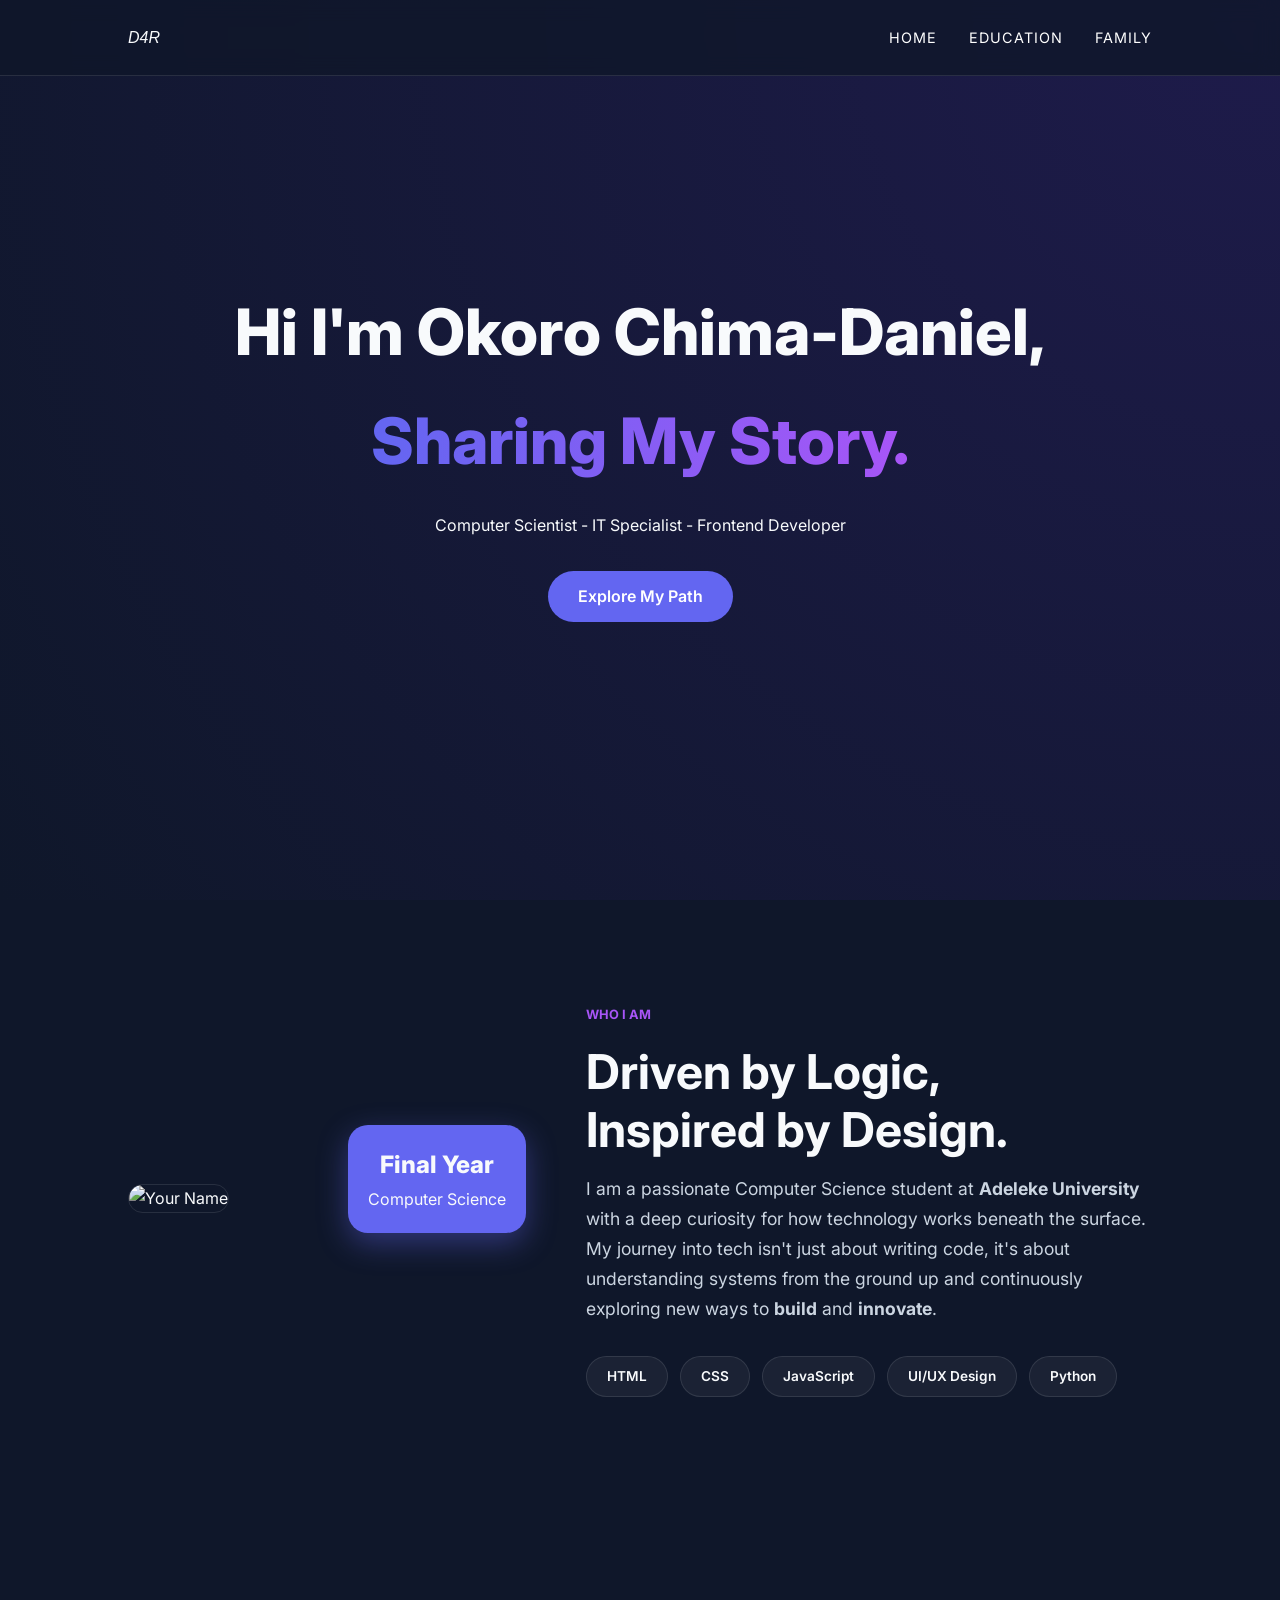
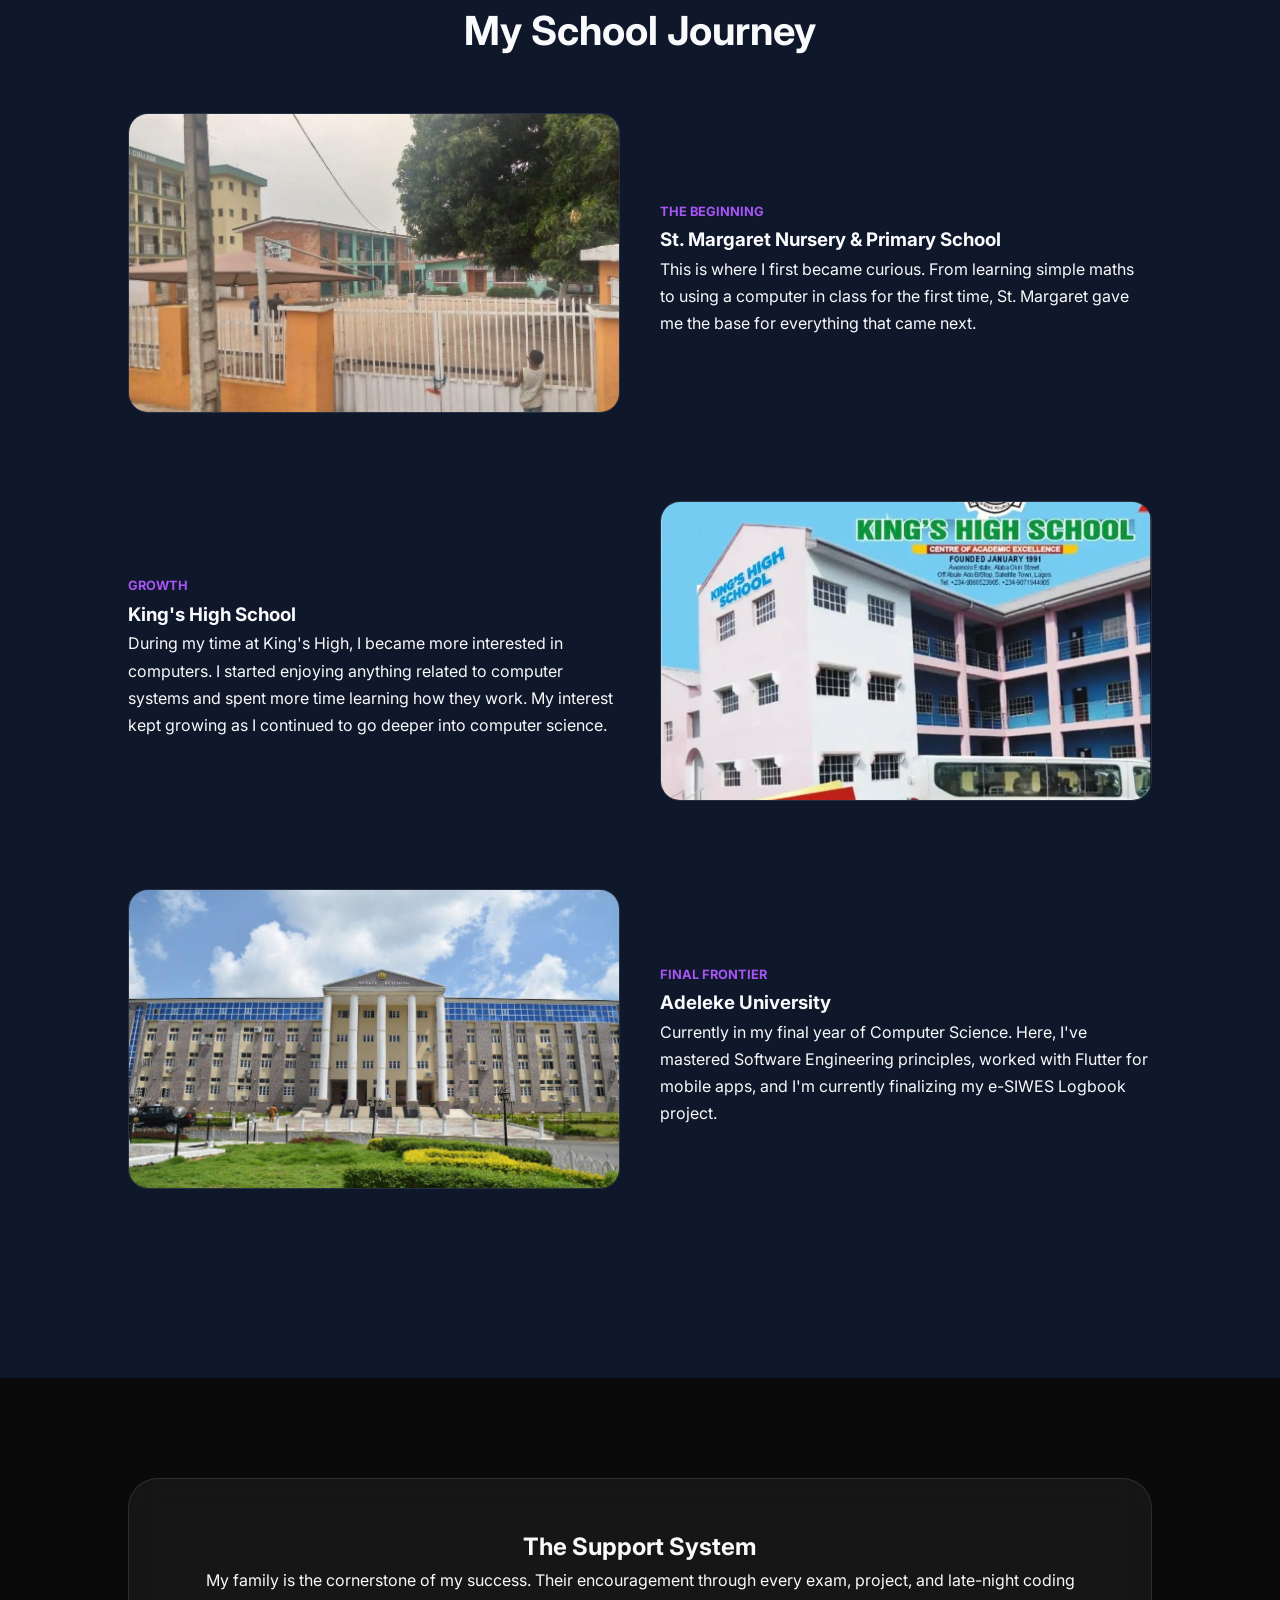
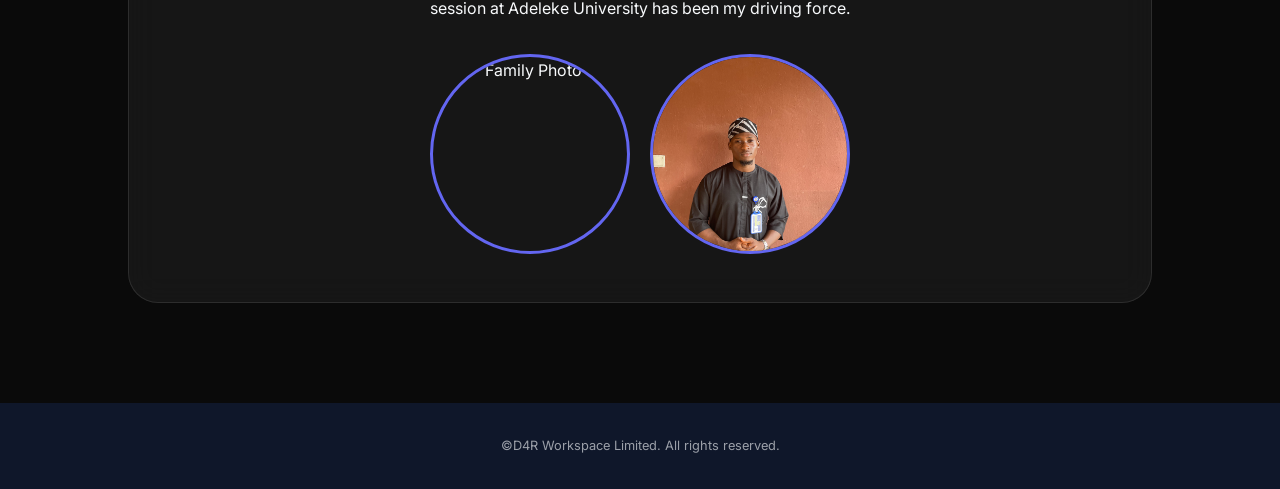
==== index.html @ 7d5fc03b "Rename my.chima.html to index.html" ====
<!DOCTYPE html>
<html lang="en">
<head>
    <meta charset="UTF-8">
    <meta name="viewport" content="width=device-width, initial-scale=1.0">
    <title>My Digital Odyssey | Portfolio</title>
    <link rel="stylesheet" href="style.css">
    <link href="https://fonts.googleapis.com/css2?family=Inter:wght@300;400;600;800&display=swap" rel="stylesheet">
</head>
<body>

    <nav class="glass-nav">
        <div class="logo">D4R</div>
        <ul>
            <li><a href="#home">Home</a></li>
            <li><a href="#story">Education</a></li>
            <li><a href="#family">Family</a></li>
        </ul>
    </nav>

    <header id="home" class="hero">
        <div class="hero-content">
            <h1>Hi I'm Okoro Chima-Daniel, <br><span>Sharing My Story.</span></h1>
            <p>Computer Scientist - IT Specialist - Frontend Developer</p>
            <a href="#about" class="btn">Explore My Path</a>
        </div>
    </header>

    <section id="about" class="about-section">
    <div class="about-container">
        <div class="about-image">
            <img src="profile.jpg" alt="Your Name">
            <div class="experience-badge">
                <span>Final Year</span>
                <p>Computer Science</p>
            </div>
        </div>
        <div class="about-text">
            <span class="tag">Who I Am</span>
            <h2>Driven by Logic, <br>Inspired by Design.</h2>
            <p>
                I am a passionate Computer Science student at <strong>Adeleke University</strong> with a deep curiosity for how technology works beneath the surface. My journey into tech isn't just about writing code, it's about understanding systems from the ground up and continuously exploring new ways to <strong>build</strong> and <strong>innovate</strong>.
            </p>
            
            
            <div class="skills-grid">
                <div class="skill-tag">HTML</div>
                <div class="skill-tag">CSS</div>
                <div class="skill-tag">JavaScript</div>
                <div class="skill-tag">UI/UX Design</div>
                <div class="skill-tag">Python</div>
            </div>
        </div>
    </div>
</section>

    <section id="story" class="education-section">
        <h2 class="section-title">My School Journey</h2>
        
        <div class="timeline">
            <div class="timeline-item">
                <div class="timeline-img">
                    <img src="primary.jpg" alt="St Margaret's Days">
                </div>
                <div class="timeline-content">
                    <span class="tag">The Beginning</span>
                    <h3>St. Margaret Nursery & Primary School</h3>
                    <p>This is where I first became curious. From learning simple maths to using a computer in class for the first time, St. Margaret gave me the base for everything that came next.</p>
                </div>
            </div>

            <div class="timeline-item">
                <div class="timeline-content">
                    <span class="tag">Growth</span>
                    <h3>King's High School</h3>
                    <p>During my time at King's High, I became more interested in computers. I started enjoying anything related to computer systems and spent more time learning how they work. My interest kept growing as I continued to go deeper into computer science.</p>
                </div>
                <div class="timeline-img">
                    <img src="secondary.jpg" alt="King's High Memories">
                </div>
            </div>

            <div class="timeline-item">
                <div class="timeline-img">
                    <img src="university.jpg" alt="Adeleke University">
                </div>
                <div class="timeline-content">
                    <span class="tag">Final Frontier</span>
                    <h3>Adeleke University</h3>
                    <p>Currently in my final year of Computer Science. Here, I've mastered Software Engineering principles, worked with Flutter for mobile apps, and I'm currently finalizing my e-SIWES Logbook project.</p>
                </div>
            </div>
        </div>
    </section>

    <section id="family" class="family-section">
        <div class="family-card glass">
            <h2>The Support System</h2>
            <p>My family is the cornerstone of my success. Their encouragement through every exam, project, and late-night coding session at Adeleke University has been my driving force.</p>
            <div class="family-gallery">
                <img src="family1.jpg" alt="Family Photo 1" class="f-img">
                <img src="family2.jpg" alt="Family Photo 2" class="f-img">
            </div>
        </div>
    </section>

    <footer>
         <p>&copy;D4R Workspace Limited. All rights reserved.</p>
    </footer>
</body>
</html>
---- style.css ----
:root {
    --primary: #6366f1;
    --secondary: #a855f7;
    --dark: #0f172a;
    --light: #f8fafc;
    --glass: rgba(255, 255, 255, 0.05);
    --glass-border: rgba(255, 255, 255, 0.1);
}

* {
    margin: 0;
    padding: 0;
    box-sizing: border-box;
}

body {
    font-family: 'Inter', sans-serif;
    background-color: var(--dark);
    color: var(--light);
    line-height: 1.7;
    overflow-x: hidden;
}

.logo {
   font-style: italic;
   font-family: Arial, Helvetica, sans-serif;
}


/* Glassmorphism Nav */
.glass-nav {
    position: fixed;
    width: 100%;
    padding: 1.5rem 10%;
    display: flex;
    justify-content: space-between;
    align-items: center;
    background: rgba(15, 23, 42, 0.8);
    backdrop-filter: blur(10px);
    border-bottom: 1px solid var(--glass-border);
    z-index: 1000;
}

.glass-nav ul {
    display: flex;
    list-style: none;
}

.glass-nav a {
    color: white;
    text-decoration: none;
    margin-left: 2rem;
    font-size: 0.9rem;
    transition: 0.3s;
    text-transform: uppercase;
    letter-spacing: 1px;
}

.glass-nav a:hover {
    color: var(--primary);
}

/* Hero Section */
.hero {
    height: 100vh;
    display: flex;
    align-items: center;
    justify-content: center;
    text-align: center;
    background: radial-gradient(circle at top right, #1e1b4b, #0f172a);
}

.hero h1 {
    font-size: 4rem;
    font-weight: 800;
    margin-bottom: 1rem;
}

.hero span {
    background: linear-gradient(90deg, var(--primary), var(--secondary));
    -webkit-background-clip: text;
    -webkit-text-fill-color: transparent;
}

.btn {
    display: inline-block;
    margin-top: 2rem;
    padding: 12px 30px;
    background: var(--primary);
    color: white;
    text-decoration: none;
    border-radius: 50px;
    font-weight: 600;
    transition: 0.3s;
}

.btn:hover {
    transform: translateY(-5px);
    box-shadow: 0 10px 20px rgba(99, 102, 241, 0.3);
}

/* Timeline/Education Styling */
.education-section {
    padding: 100px 10%;
}

.section-title {
    text-align: center;
    font-size: 2.5rem;
    margin-bottom: 3rem;
}

.timeline-item {
    display: grid;
    grid-template-columns: 1fr 1fr;
    gap: 40px;
    align-items: center;
    margin-bottom: 80px;
}

.timeline-img img {
    width: 100%;
    height: 300px;
    object-fit: cover;
    border-radius: 20px;
    border: 1px solid var(--glass-border);
}

/* About Section Layout */
.about-section {
    padding: 100px 10%;
    background: var(--dark);
}

.about-container {
    display: flex;
    align-items: center;
    gap: 80px;
}

.about-image {
    position: relative;
    flex: 1;
}

.about-image img {
    width: 100%;
    border-radius: 30px;
    filter: grayscale(20%);
    transition: 0.5s ease;
    border: 1px solid var(--glass-border);
}

.about-image:hover img {
    filter: grayscale(0%);
    transform: scale(1.02);
}

.experience-badge {
    position: absolute;
    bottom: -20px;
    right: -20px;
    background: var(--primary);
    padding: 20px;
    border-radius: 20px;
    text-align: center;
    box-shadow: 0 10px 30px rgba(99, 102, 241, 0.4);
}

.experience-badge span {
    display: block;
    font-size: 1.5rem;
    font-weight: 800;
}

.about-text {
    flex: 1.5;
}

.about-text h2 {
    font-size: 3rem;
    margin: 1rem 0;
    line-height: 1.2;
}

.about-text p {
    margin-bottom: 1.5rem;
    color: #cbd5e1;
    font-size: 1.1rem;
}

/* Interactive Skills Tags */
.skills-grid {
    display: flex;
    flex-wrap: wrap;
    gap: 12px;
    margin-top: 2rem;
}

.skill-tag {
    padding: 8px 20px;
    background: var(--glass);
    border: 1px solid var(--glass-border);
    border-radius: 50px;
    font-size: 0.85rem;
    font-weight: 600;
    transition: 0.3s;
    cursor: default;
}

.skill-tag:hover {
    background: var(--primary);
    border-color: var(--primary);
    transform: translateY(-3px);
}

/* Responsive Adjustments */
@media (max-width: 968px) {
    .about-container {
        flex-direction: column;
        text-align: center;
    }
    .about-image {
        width: 80%;
        margin-bottom: 50px;
    }
    .skills-grid {
        justify-content: center;
    }
}

.tag {
    color: var(--secondary);
    font-weight: bold;
    font-size: 0.8rem;
    text-transform: uppercase;
}

/* Family Glass Card */
.family-section {
    padding: 100px 10%;
    background: #0a0a0a;
}

.glass {
    background: var(--glass);
    backdrop-filter: blur(15px);
    border: 1px solid var(--glass-border);
    padding: 3rem;
    border-radius: 30px;
    text-align: center;
}

.family-gallery {
    display: flex;
    gap: 20px;
    justify-content: center;
    margin-top: 2rem;
}

.f-img {
    width: 200px;
    height: 200px;
    border-radius: 50%;
    object-fit: cover;
    border: 3px solid var(--primary);
}

footer {
    text-align: center;
    padding: 2rem;
    font-size: 0.8rem;
    opacity: 0.6;
}
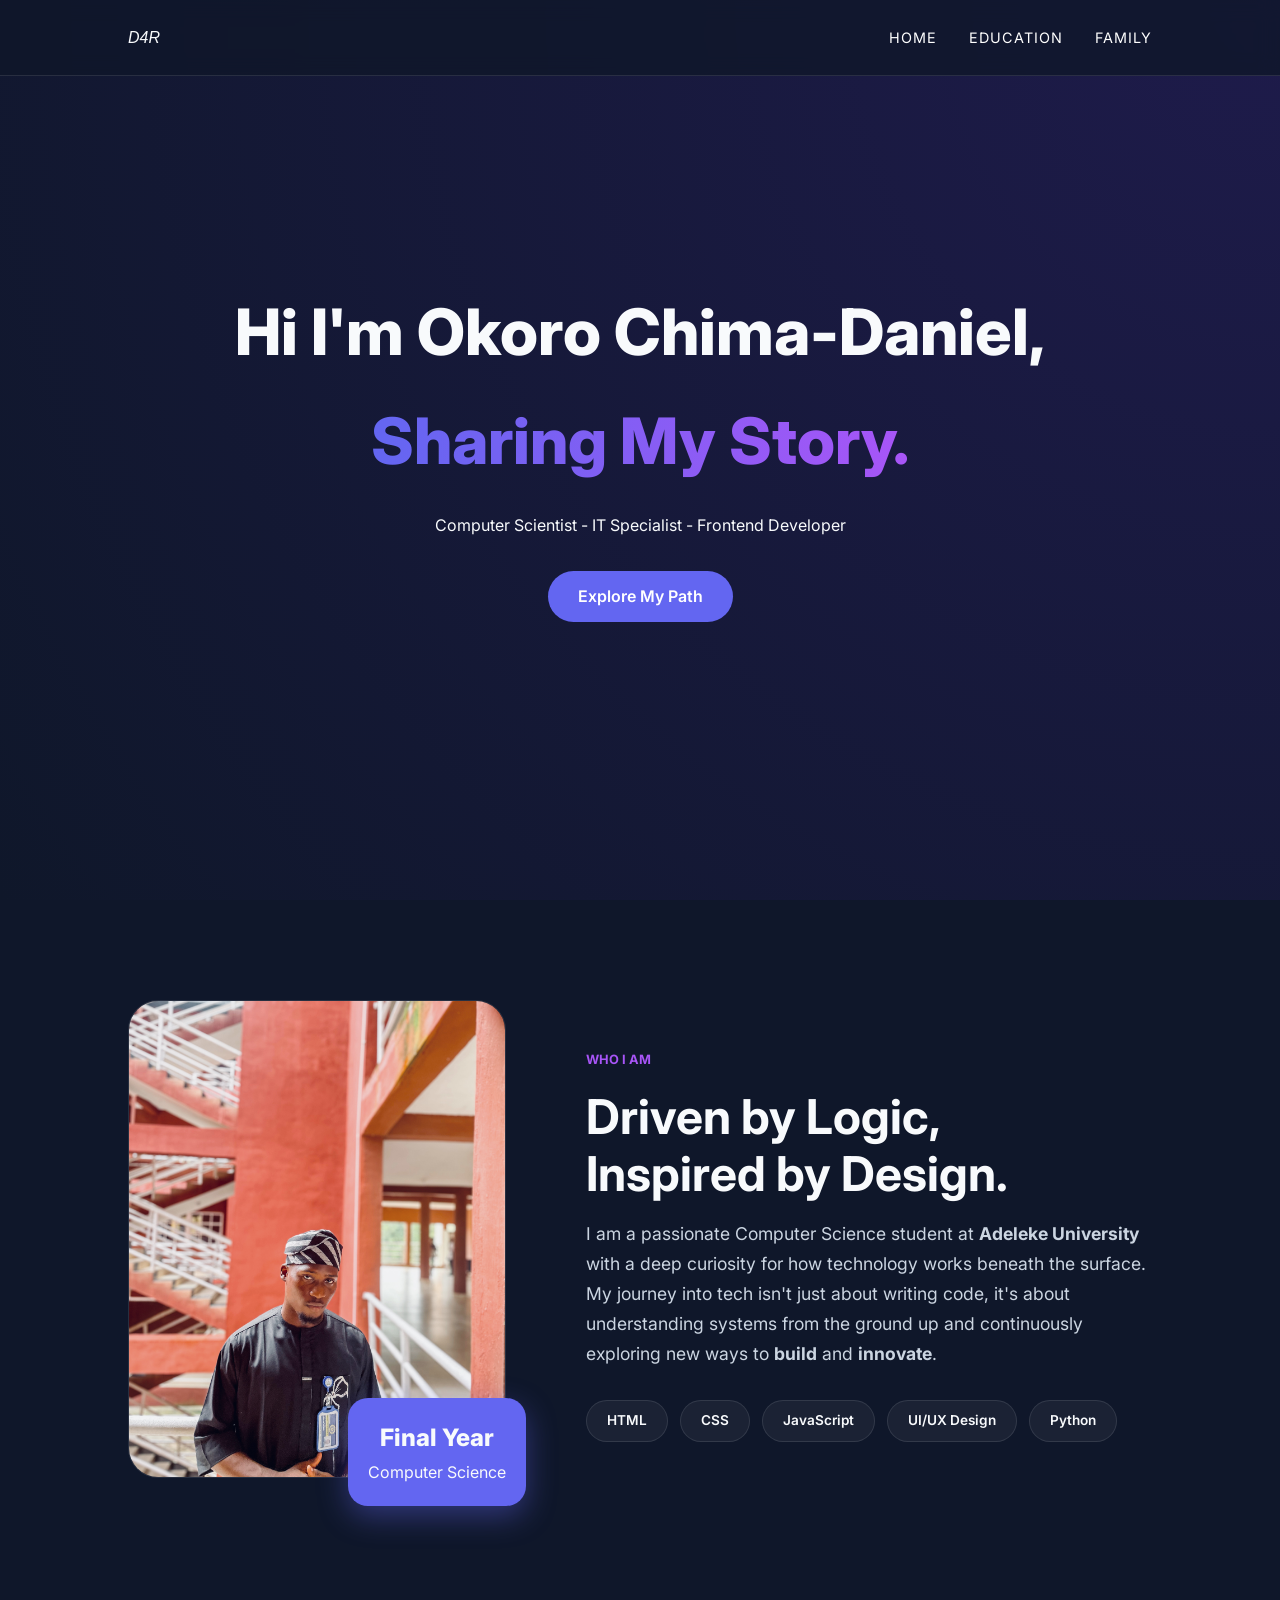
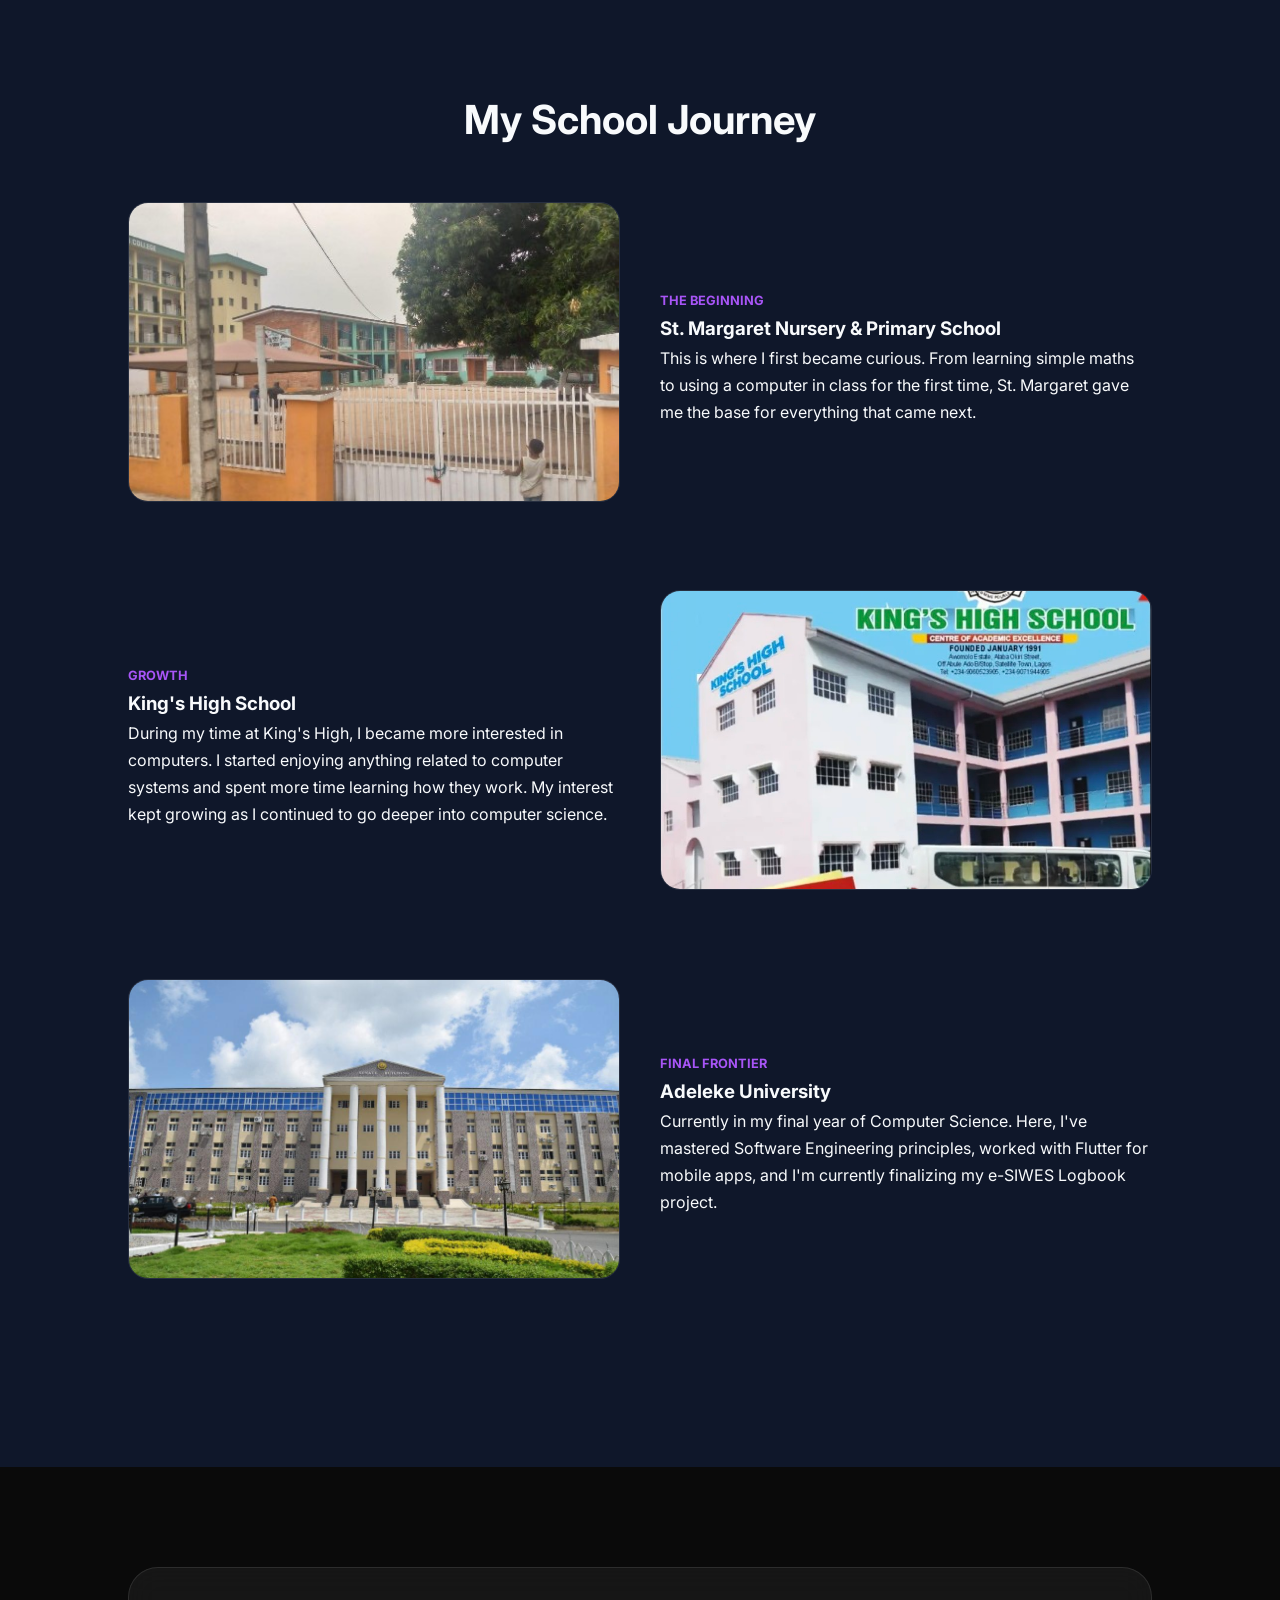
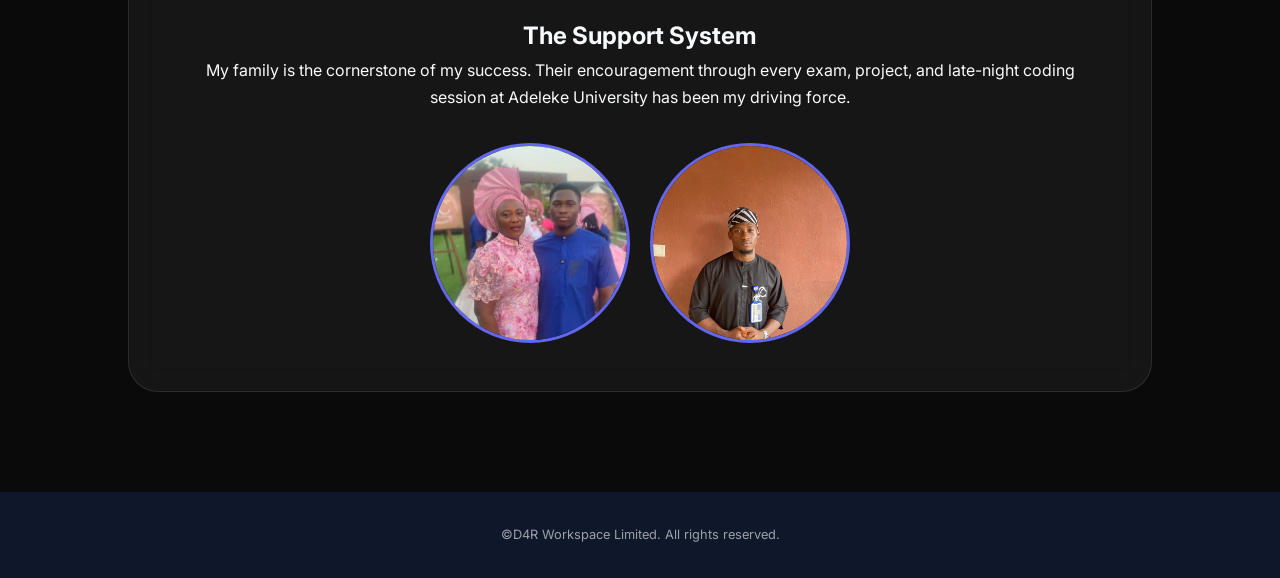
==== commit e02d370e: "Fix HTML encoding issues and update image paths" ====
--- a/index.html
+++ b/index.html
@@ -29,7 +29,7 @@
     <section id="about" class="about-section">
     <div class="about-container">
         <div class="about-image">
-            <img src="profile.jpg" alt="Your Name">
+            <img src="profile.JPG" alt="Your Name">
             <div class="experience-badge">
                 <span>Final Year</span>
                 <p>Computer Science</p>
@@ -98,7 +98,7 @@
             <h2>The Support System</h2>
             <p>My family is the cornerstone of my success. Their encouragement through every exam, project, and late-night coding session at Adeleke University has been my driving force.</p>
             <div class="family-gallery">
-                <img src="family1.jpg" alt="Family Photo 1" class="f-img">
+                <img src="family1.JPG" alt="Family Photo 1" class="f-img">
                 <img src="family2.jpg" alt="Family Photo 2" class="f-img">
             </div>
         </div>
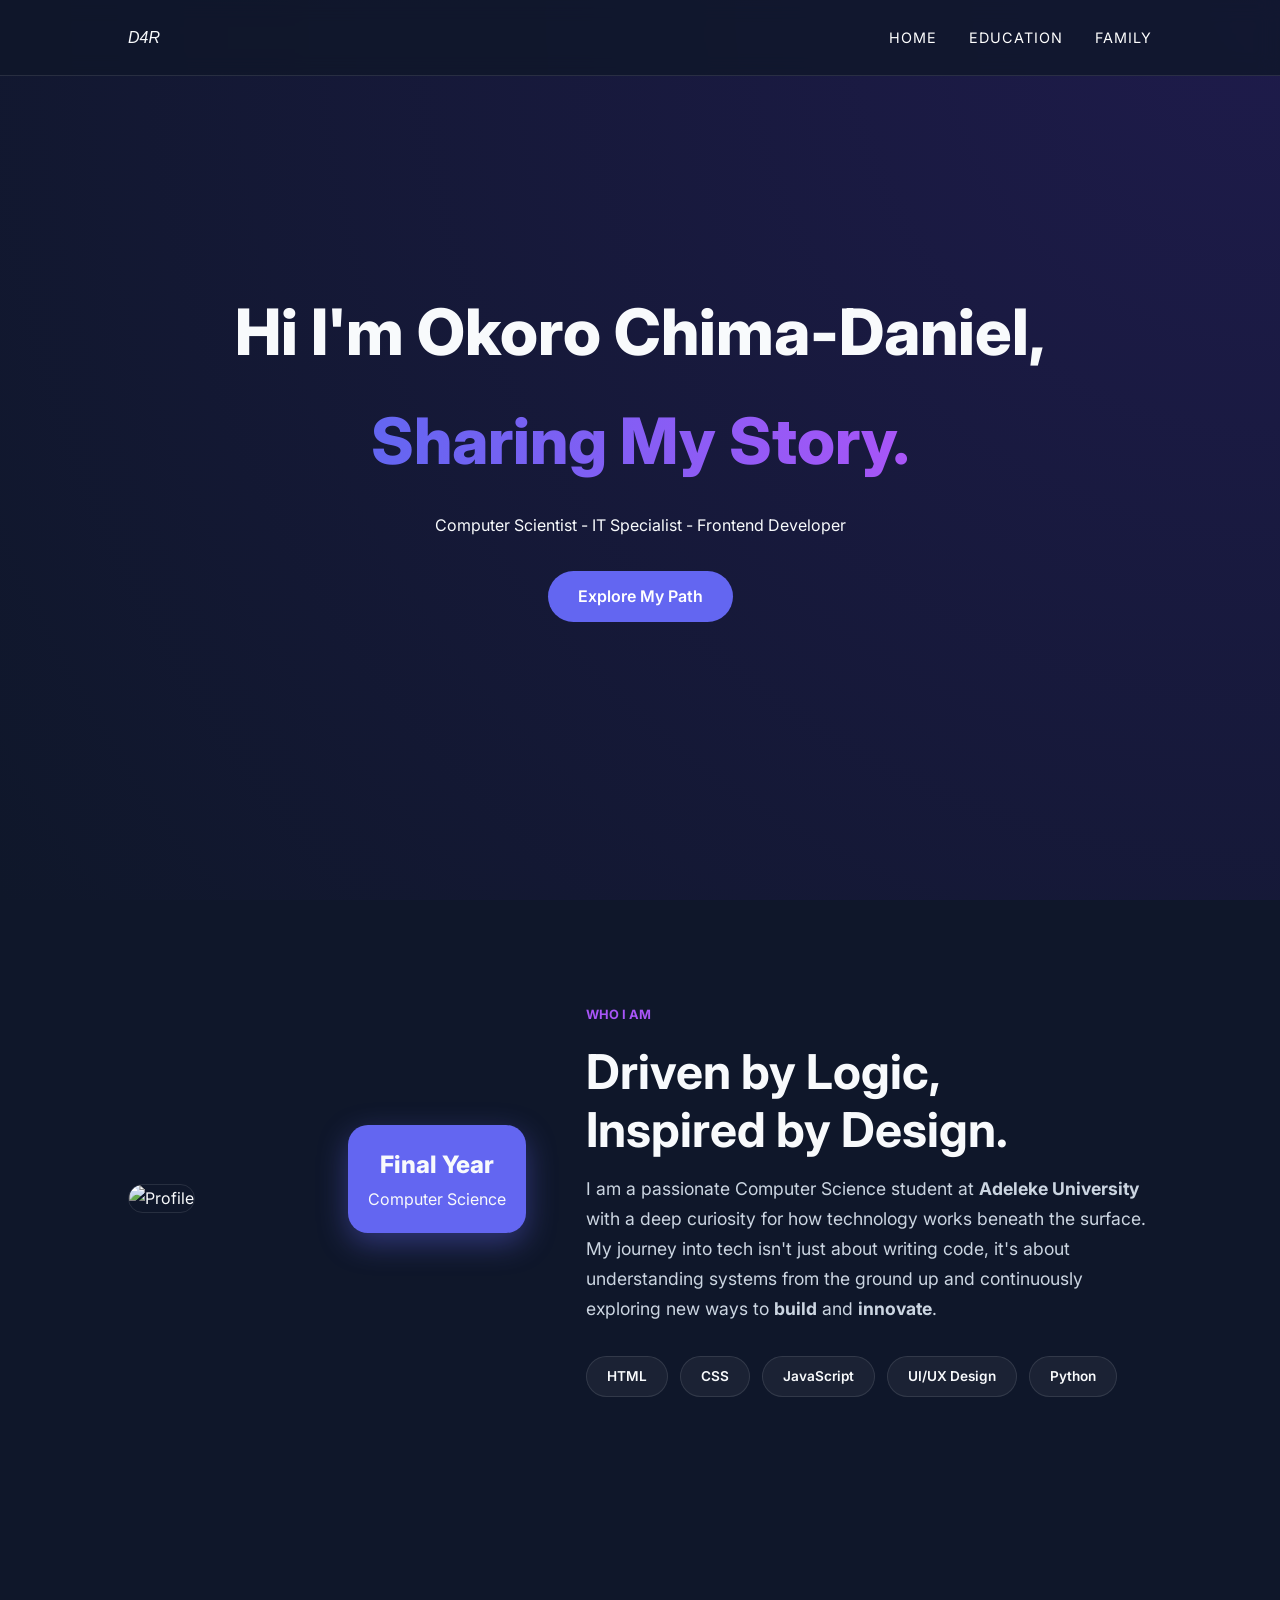
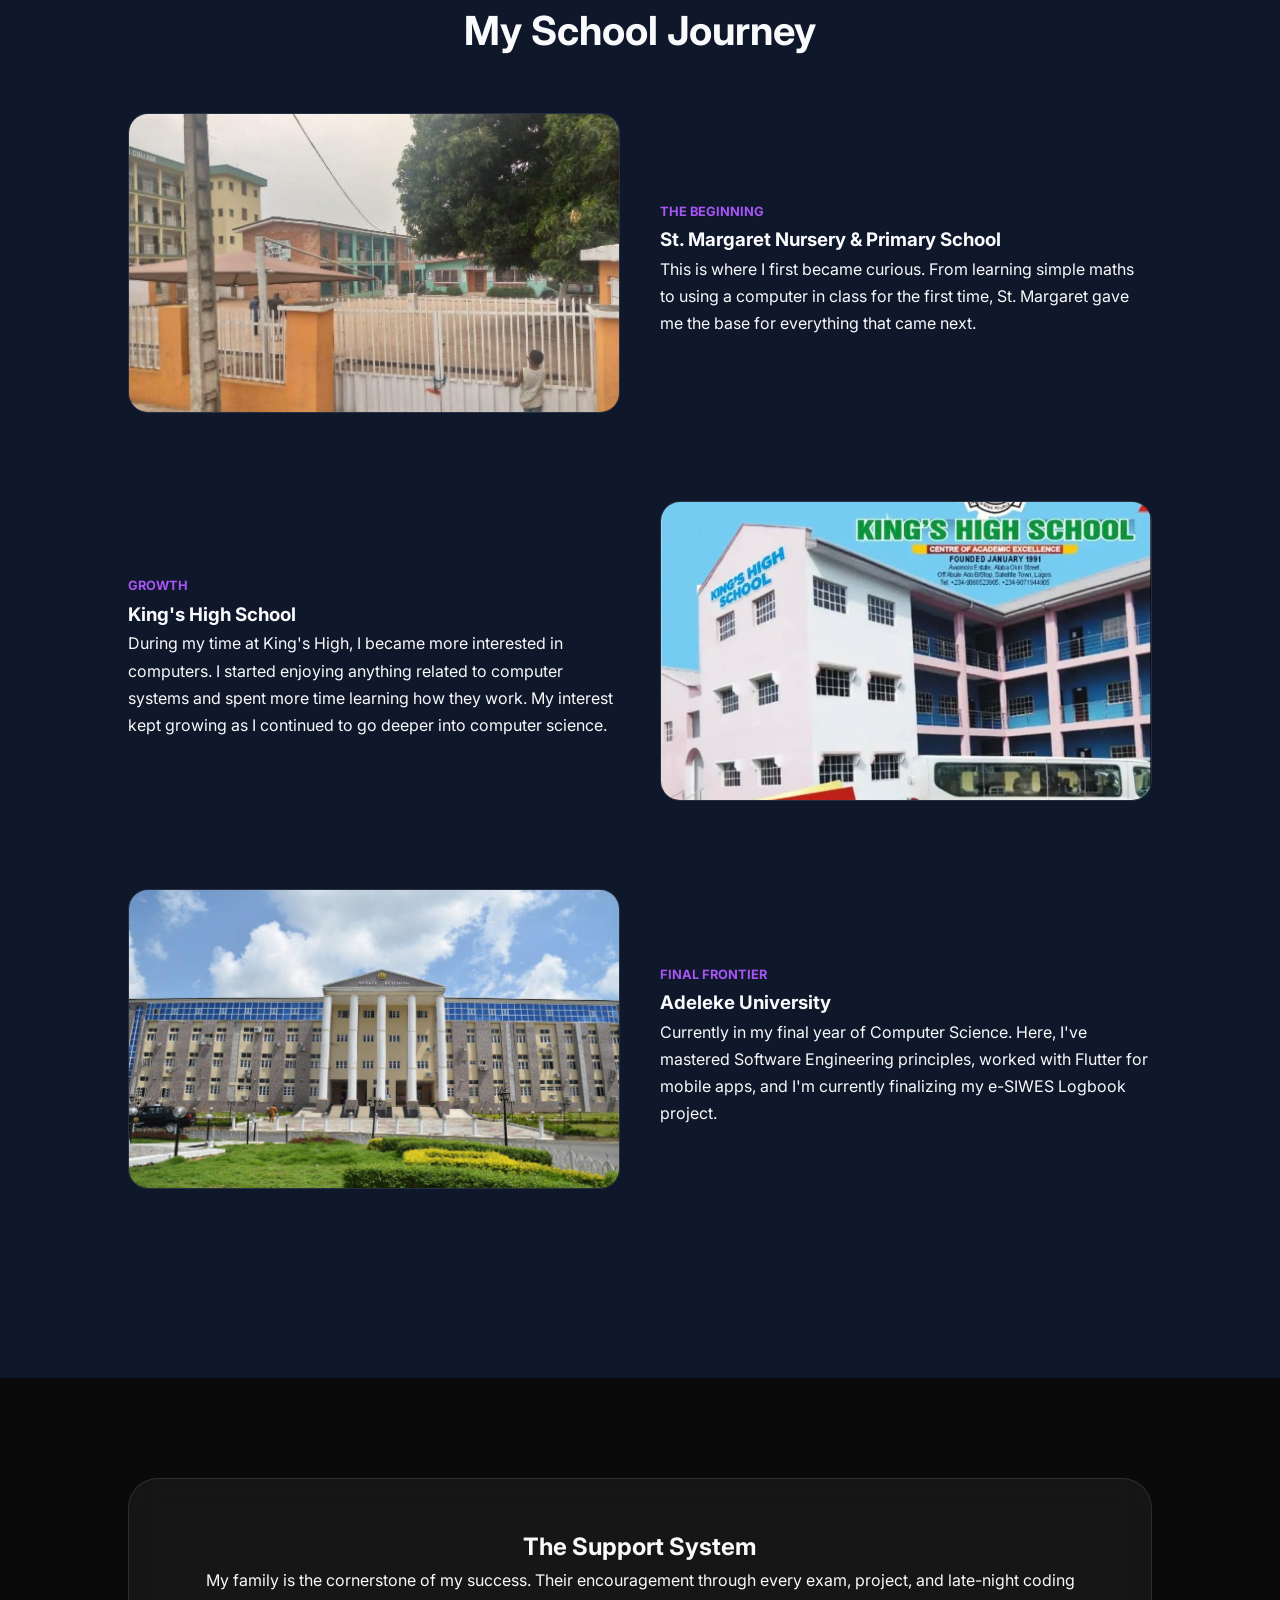
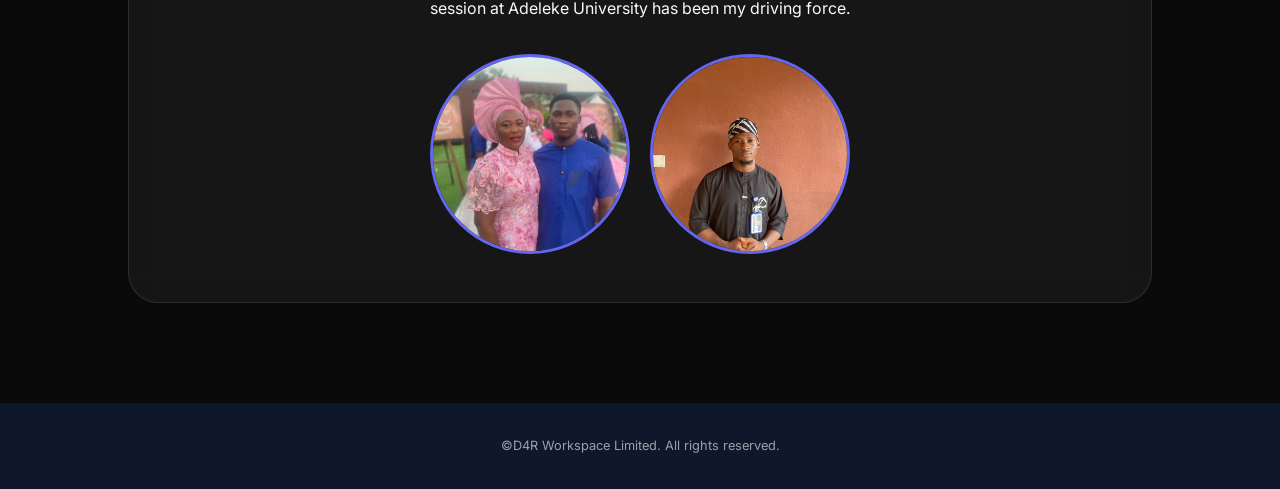
==== commit c1f449e7: "Enhance HTML with theme color and lazy loading Added theme color meta tag and updated image loading " ====
--- a/index.html
+++ b/index.html
@@ -3,6 +3,7 @@
 <head>
     <meta charset="UTF-8">
     <meta name="viewport" content="width=device-width, initial-scale=1.0">
+    <meta name="theme-color" content="#0f172a">
     <title>My Digital Odyssey | Portfolio</title>
     <link rel="stylesheet" href="style.css">
     <link href="https://fonts.googleapis.com/css2?family=Inter:wght@300;400;600;800&display=swap" rel="stylesheet">
@@ -29,7 +30,7 @@
     <section id="about" class="about-section">
     <div class="about-container">
         <div class="about-image">
-            <img src="profile.JPG" alt="Your Name">
+            <img src="profile.jpg" alt="Profile" loading="lazy">
             <div class="experience-badge">
                 <span>Final Year</span>
                 <p>Computer Science</p>
@@ -60,7 +61,7 @@
         <div class="timeline">
             <div class="timeline-item">
                 <div class="timeline-img">
-                    <img src="primary.jpg" alt="St Margaret's Days">
+                    <img src="primary.jpg" alt="St Margaret's Days" loading="lazy">
                 </div>
                 <div class="timeline-content">
                     <span class="tag">The Beginning</span>
@@ -76,7 +77,7 @@
                     <p>During my time at King's High, I became more interested in computers. I started enjoying anything related to computer systems and spent more time learning how they work. My interest kept growing as I continued to go deeper into computer science.</p>
                 </div>
                 <div class="timeline-img">
-                    <img src="secondary.jpg" alt="King's High Memories">
+                    <img src="secondary.jpg" alt="King's High Memories" loading="lazy">
                 </div>
             </div>
 
@@ -98,8 +99,8 @@
             <h2>The Support System</h2>
             <p>My family is the cornerstone of my success. Their encouragement through every exam, project, and late-night coding session at Adeleke University has been my driving force.</p>
             <div class="family-gallery">
-                <img src="family1.JPG" alt="Family Photo 1" class="f-img">
-                <img src="family2.jpg" alt="Family Photo 2" class="f-img">
+                <img src="family1.JPG" alt="Family Photo 1" class="f-img" loading="lazy">
+                <img src="family2.jpg" alt="Family Photo 2" class="f-img" loading="lazy">
             </div>
         </div>
     </section>
--- a/style.css
+++ b/style.css
@@ -271,4 +271,200 @@
     padding: 2rem;
     font-size: 0.8rem;
     opacity: 0.6;
-}+}
+
+/* ==========================
+   Large Tablets
+========================== */
+@media (max-width: 1024px) {
+
+    .glass-nav{
+        padding: 1rem 5%;
+    }
+
+    .hero h1{
+        font-size:3rem;
+    }
+
+    .about-container{
+        gap:40px;
+    }
+
+    .timeline-item{
+        gap:25px;
+    }
+}
+
+
+/* ==========================
+   Tablets
+========================== */
+@media (max-width:768px){
+
+    .glass-nav{
+        padding:15px 20px;
+        flex-direction:column;
+        gap:15px;
+    }
+
+    .glass-nav ul{
+        gap:20px;
+        flex-wrap:wrap;
+        justify-content:center;
+    }
+
+    .glass-nav a{
+        margin:0;
+        font-size:.8rem;
+    }
+
+    .hero{
+        padding:120px 20px 60px;
+        height:auto;
+        min-height:100vh;
+    }
+
+    .hero h1{
+        font-size:2.5rem;
+    }
+
+    .hero p{
+        font-size:1rem;
+    }
+
+    .about-section,
+    .education-section,
+    .family-section{
+        padding:80px 20px;
+    }
+
+    .about-container{
+        flex-direction:column;
+        text-align:center;
+    }
+
+    .about-image{
+        width:100%;
+    }
+
+    .experience-badge{
+        right:15px;
+        bottom:15px;
+    }
+
+    .about-text h2{
+        font-size:2.2rem;
+    }
+
+    .timeline-item{
+        grid-template-columns:1fr;
+        gap:20px;
+    }
+
+    /* Makes every timeline image appear before text */
+    .timeline-item:nth-child(even) .timeline-img{
+        order:-1;
+    }
+
+    .timeline-img img{
+        height:250px;
+    }
+
+    .family-gallery{
+        flex-wrap:wrap;
+    }
+
+    .f-img{
+        width:170px;
+        height:170px;
+    }
+
+}
+
+
+/* ==========================
+   Phones
+========================== */
+@media (max-width:480px){
+
+    .hero h1{
+        font-size:2rem;
+        line-height:1.3;
+    }
+
+    .hero p{
+        font-size:.95rem;
+    }
+
+    .btn{
+        padding:12px 24px;
+        font-size:.9rem;
+    }
+
+    .section-title{
+        font-size:2rem;
+    }
+
+    .about-text h2{
+        font-size:1.8rem;
+    }
+
+    .about-text p{
+        font-size:1rem;
+    }
+
+    .timeline-content h3{
+        font-size:1.3rem;
+    }
+
+    .timeline-img img{
+        height:220px;
+    }
+
+    .experience-badge{
+        position:relative;
+        bottom:auto;
+        right:auto;
+        margin-top:20px;
+        display:inline-block;
+    }
+
+    .glass{
+        padding:2rem 1.5rem;
+    }
+
+    .family-gallery{
+        flex-direction:column;
+        align-items:center;
+    }
+
+    .f-img{
+        width:150px;
+        height:150px;
+    }
+
+}
+
+
+/* ==========================
+   Very Small Phones
+========================== */
+@media (max-width:320px){
+
+    .hero h1{
+        font-size:1.6rem;
+    }
+
+    .glass-nav ul{
+        gap:10px;
+    }
+
+    .glass-nav a{
+        font-size:.7rem;
+    }
+
+    .btn{
+        width:100%;
+    }
+
+}
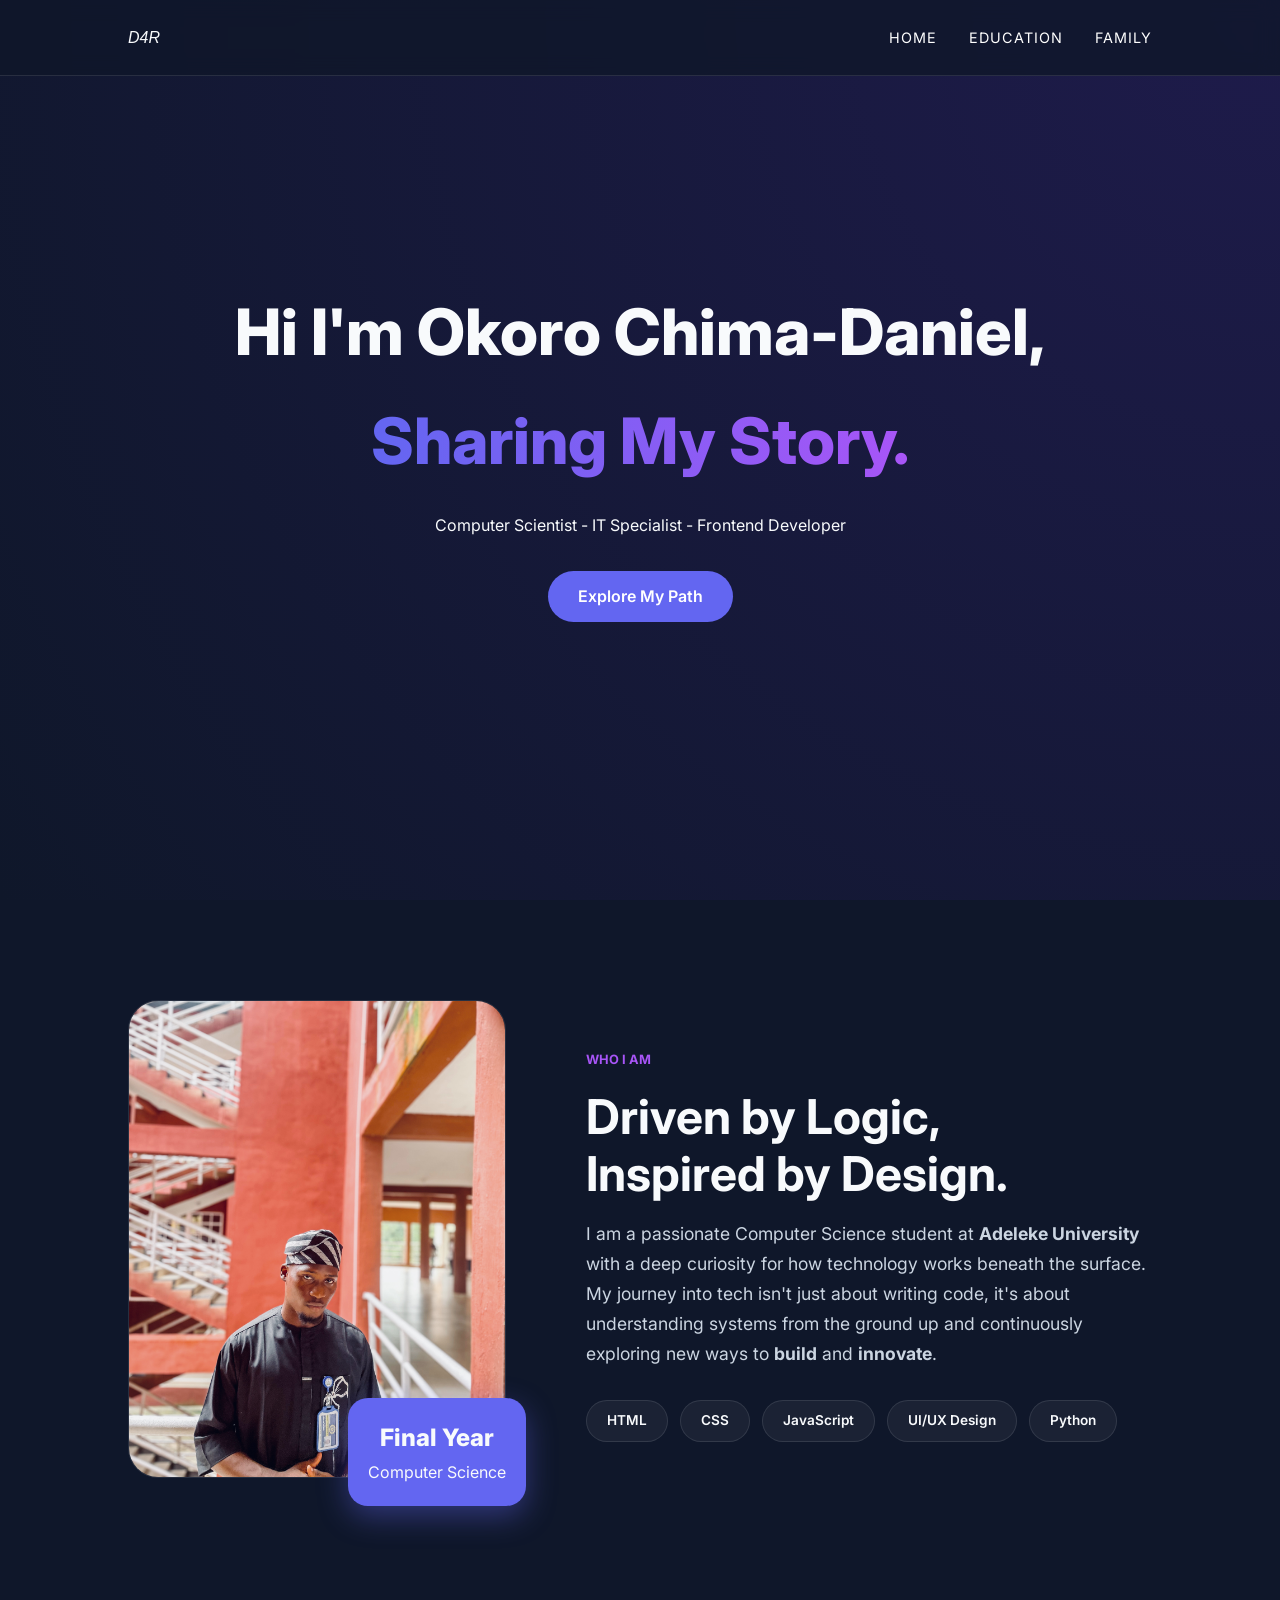
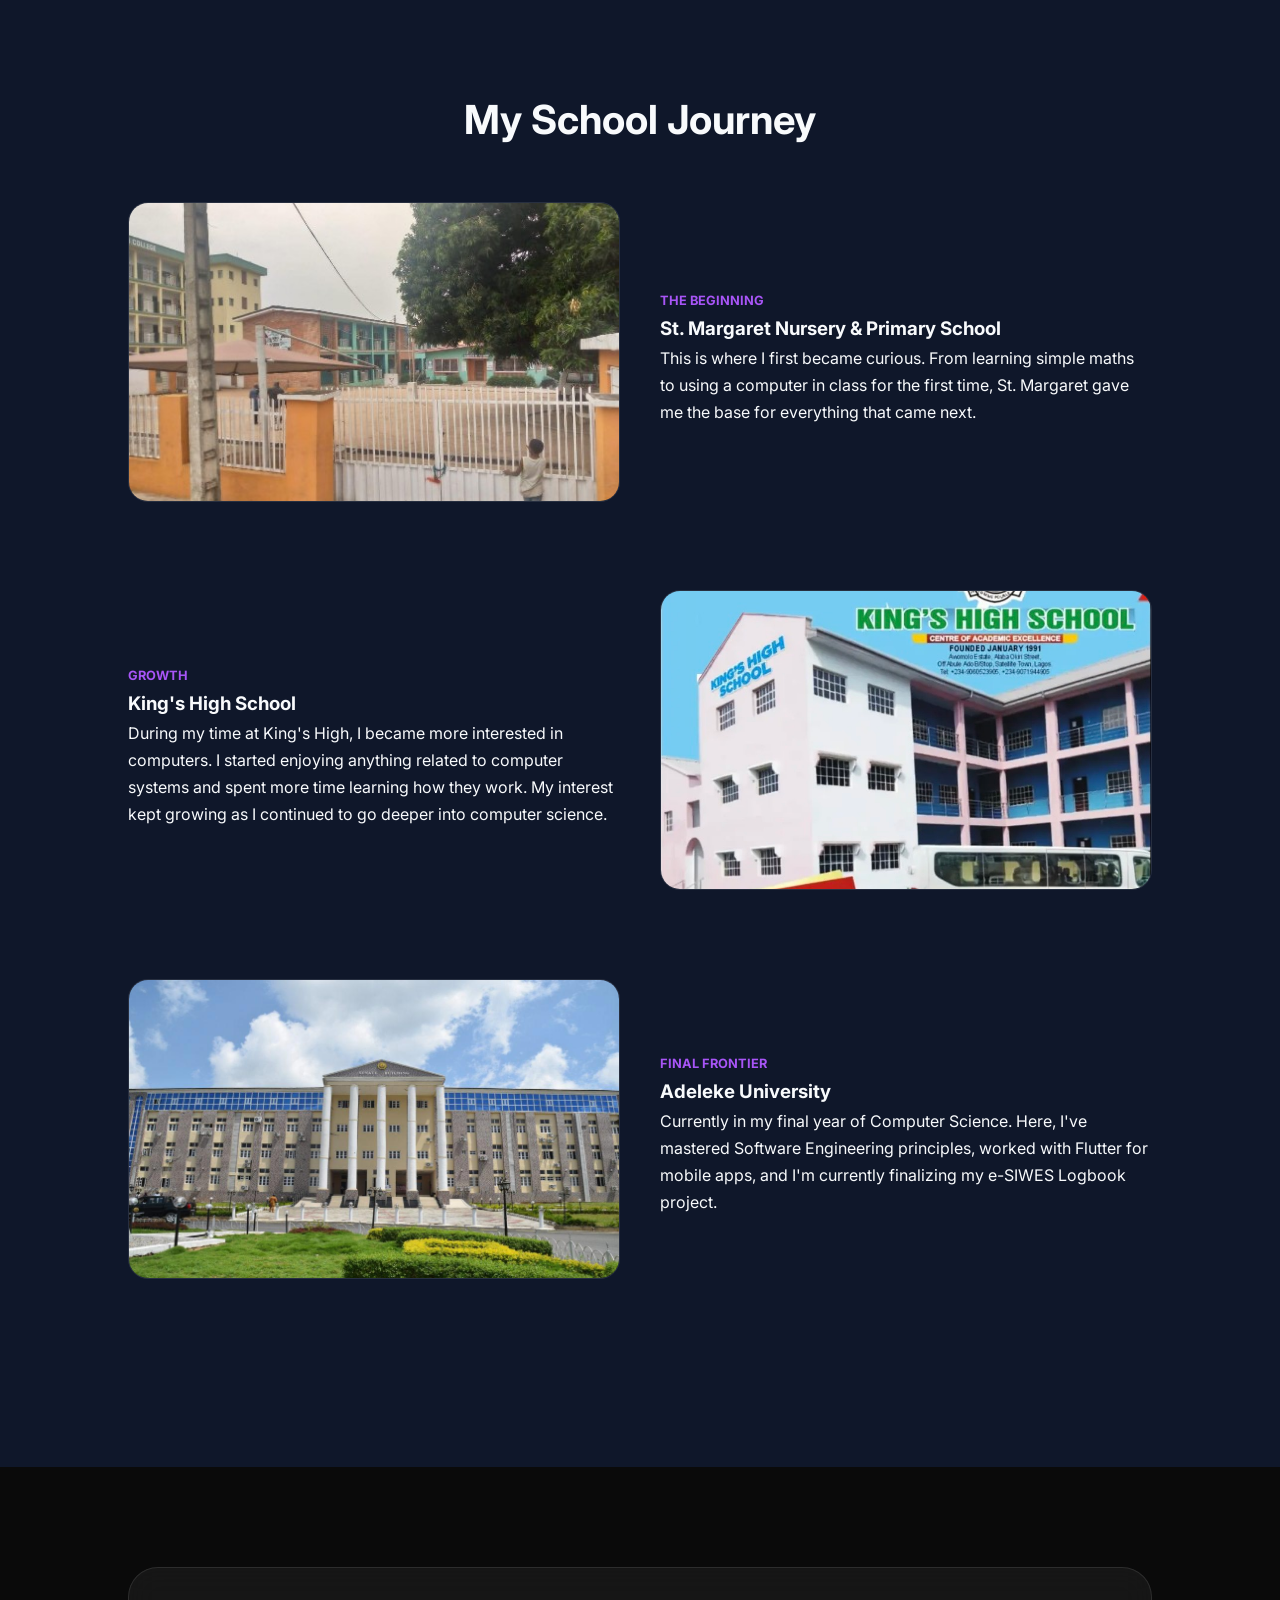
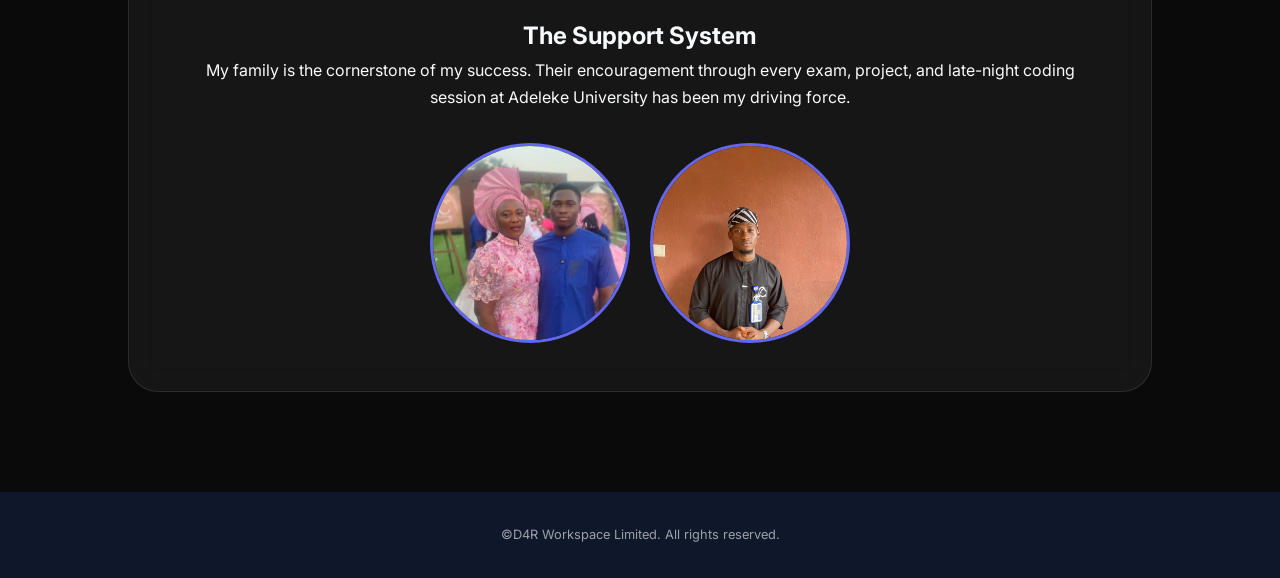
==== commit 1694f91c: "Update index.html" ====
--- a/index.html
+++ b/index.html
@@ -30,7 +30,7 @@
     <section id="about" class="about-section">
     <div class="about-container">
         <div class="about-image">
-            <img src="profile.jpg" alt="Profile" loading="lazy">
+            <img src="profile.JPG" alt="Profile" loading="lazy">
             <div class="experience-badge">
                 <span>Final Year</span>
                 <p>Computer Science</p>
